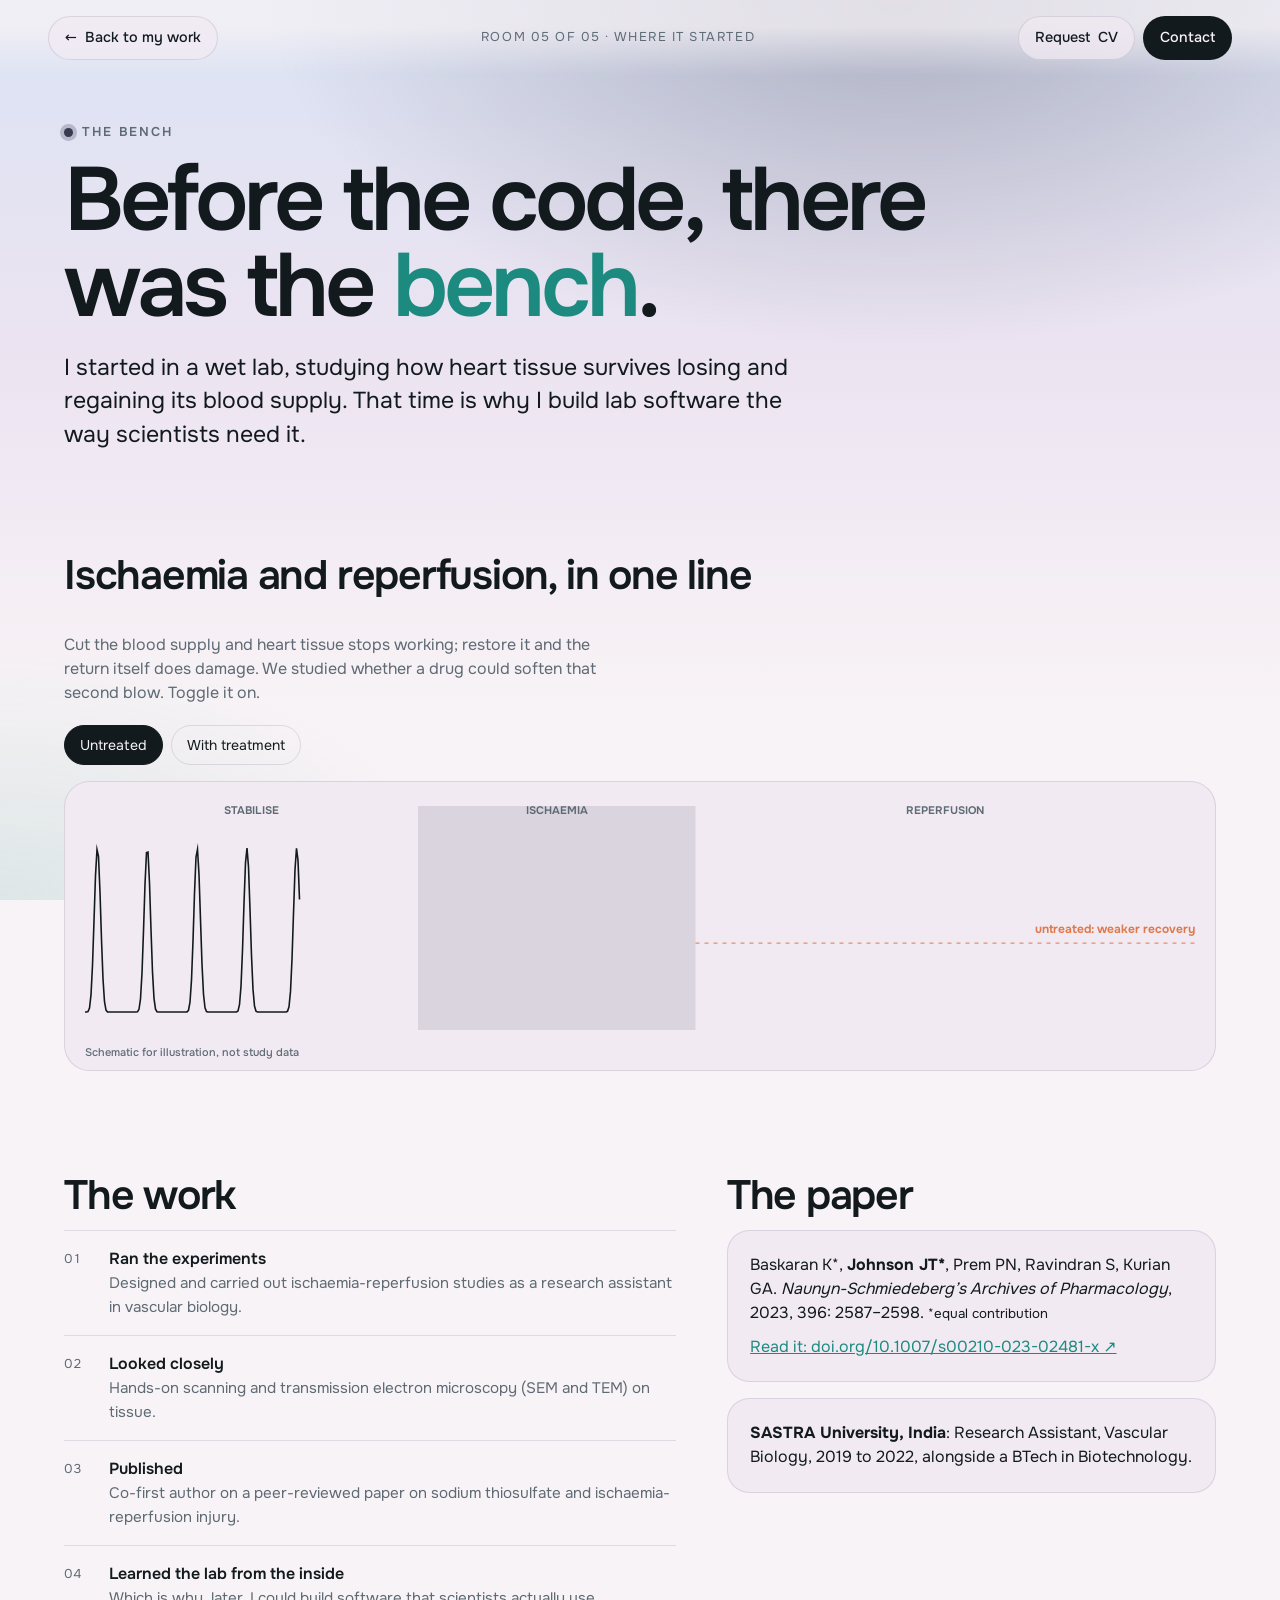
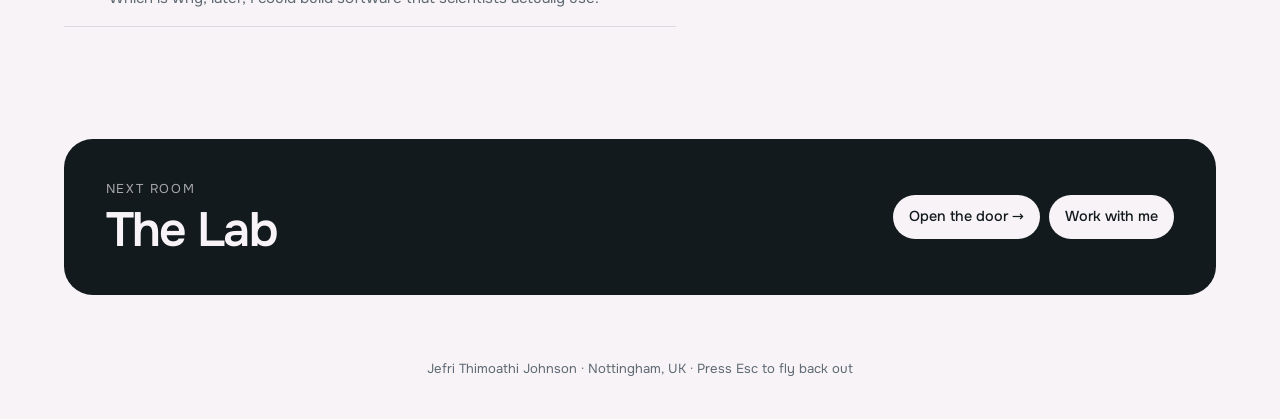
==== rooms/bench.html @ c6e64c8c "done" ====
<!DOCTYPE html>
<html lang="en">
<head>
<meta charset="UTF-8">
<meta name="viewport" content="width=device-width, initial-scale=1">
<title>The Bench — Jefri Thimoathi Johnson</title>
<meta name="description" content="The Bench: part of Jefri Thimoathi Johnson's portfolio.">
<link rel="icon" href="../favicon.ico">
<link rel="preload" href="../fonts/onest-latin.woff2" as="font" type="font/woff2" crossorigin>
<link rel="stylesheet" href="room.css">
<script>try{if(localStorage.getItem('jtj-mode')==='dark')document.documentElement.dataset.mode='dark'}catch(e){}</script>
<style>:root{--door:#3a3950}</style>
</head>
<body>
<div class="glow" aria-hidden="true"></div>
<header class="bar">
  <a class="chip" href="../index.html#works" data-go="close">← <span class="long">Back to my work</span><span class="sr-only">Back</span></a>
  <p class="bar__mid">Room 05 of 05 · Where it started</p>
  <div class="bar__r"><a class="chip" href="../index.html#contact" data-go="cv"><span class="long">Request</span>CV</a><a class="chip chip--solid" href="../index.html#contact" data-go="contact">Contact</a></div>
</header>
<main id="main">
  <p class="eyebrow rv"><i></i>The Bench</p>
  <h1 class="rv">Before the code, there was the <em>bench</em>.</h1>
  <p class="lead rv">I started in a wet lab, studying how heart tissue survives losing and regaining its blood supply. That time is why I build lab software the way scientists need it.</p>
  <section class="sec rv">
    <div class="sec__head"><div><h2>Ischaemia and reperfusion, in one line</h2></div><p>Cut the blood supply and heart tissue stops working; restore it and the return itself does damage. We studied whether a drug could soften that second blow. Toggle it on.</p></div>
    <div class="tabs" id="tabs-bench" role="group" aria-label="Treatment"><button class="tab" data-k="no" aria-pressed="true">Untreated</button><button class="tab" data-k="yes" aria-pressed="false">With treatment</button></div>
    <div class="stage stage--short"><canvas id="viz-bench" role="img" aria-label="Schematic trace of heart function: steady, falling during ischaemia, and recovering during reperfusion, more strongly with treatment"></canvas></div>
  </section>
  <section class="sec two">
    <div class="rv"><h2>The work</h2><ol class="list"><li data-n="01"><div><strong>Ran the experiments</strong><span>Designed and carried out ischaemia-reperfusion studies as a research assistant in vascular biology.</span></div></li><li data-n="02"><div><strong>Looked closely</strong><span>Hands-on scanning and transmission electron microscopy (SEM and TEM) on tissue.</span></div></li><li data-n="03"><div><strong>Published</strong><span>Co-first author on a peer-reviewed paper on sodium thiosulfate and ischaemia-reperfusion injury.</span></div></li><li data-n="04"><div><strong>Learned the lab from the inside</strong><span>Which is why, later, I could build software that scientists actually use.</span></div></li></ol></div>
    <div class="rv"><h2>The paper</h2><div class="card"><p>Baskaran K*, <strong>Johnson JT*</strong>, Prem PN, Ravindran S, Kurian GA. <em>Naunyn-Schmiedeberg’s Archives of Pharmacology</em>, 2023, 396: 2587–2598. <small>*equal contribution</small></p>
      <p><a href="https://doi.org/10.1007/s00210-023-02481-x" target="_blank" rel="noopener">Read it: doi.org/10.1007/s00210-023-02481-x ↗</a></p></div>
      <div class="card" style="margin-top:1rem"><p><strong>SASTRA University, India</strong>: Research Assistant, Vascular Biology, 2019 to 2022, alongside a BTech in Biotechnology.</p></div></div>
  </section>

  <div class="next rv">
    <div><small>Next room</small><strong>The Lab</strong></div>
    <div class="next__btns"><a class="chip" href="lab.html" data-go="door:0">Open the door →</a><a class="chip" href="../index.html#contact" data-go="contact">Work with me</a></div>
  </div>
</main>
<footer>Jefri Thimoathi Johnson · Nottingham, UK · Press Esc to fly back out</footer>
<script src="room.js"></script>
</body>
</html>
---- rooms/room.css ----
@font-face{font-family:'Onest';src:url(../fonts/onest-latin.woff2) format('woff2');font-weight:100 900;font-display:swap;unicode-range:U+0000-00FF,U+0131,U+0152-0153,U+02BB-02BC,U+02C6,U+02DA,U+02DC,U+2000-206F,U+2074,U+20AC,U+2122,U+2191,U+2193,U+2212,U+2215,U+FEFF,U+FFFD}
@font-face{font-family:'Onest';src:url(../fonts/onest-latin-ext.woff2) format('woff2');font-weight:100 900;font-display:swap;unicode-range:U+0100-02AF,U+0304,U+0308,U+0329,U+1E00-1E9F,U+1EF2-1EFF,U+2020,U+20A0-20AB,U+20AD-20C0,U+2113,U+2C60-2C7F,U+A720-A7FF}
:root{--bg:#F8F3F6;--ink:#121A1E;--mut:#5E6A74;--line:rgba(46,32,80,.12);--panel:#F1EAF2;--acc:#1d8a80;--acc2:#e0784a;--hi:#fff1e6;
  --font:'Onest',ui-sans-serif,system-ui,-apple-system,'Segoe UI',sans-serif;color-scheme:light}
[data-mode="dark"]{--bg:#050505;--ink:#E9E6F5;--mut:#9A97B0;--line:rgba(233,230,245,.12);--panel:#11111f;--acc:#a68cf0;--acc2:#f2a57a;--hi:#1a1433;color-scheme:dark}
*{box-sizing:border-box;margin:0;padding:0}
html{background:var(--bg);-webkit-font-smoothing:antialiased;scroll-behavior:smooth}
body{font-family:var(--font);color:var(--ink);background:var(--bg);line-height:1.5;min-height:100vh;overflow-x:hidden}
button{font:inherit;color:inherit;background:none;border:0;cursor:pointer}
a{color:inherit}
.sr-only{position:absolute;width:1px;height:1px;overflow:hidden;clip:rect(0 0 0 0);white-space:nowrap}
:focus-visible{outline:2px solid var(--acc);outline-offset:3px;border-radius:6px}

/* the room's own light, in the colour of its door */
.glow{position:fixed;inset:0;pointer-events:none;z-index:0;opacity:.0;transition:opacity 1.2s ease;
  background:radial-gradient(70% 55% at 70% 0%,color-mix(in srgb,var(--door) 30%,transparent),transparent 70%),
             radial-gradient(50% 40% at 0% 100%,color-mix(in srgb,var(--acc) 12%,transparent),transparent 70%)}
body.in .glow{opacity:1}

.bar{position:fixed;top:0;left:0;right:0;z-index:5;display:flex;align-items:center;justify-content:space-between;gap:1rem;padding:1rem clamp(1rem,4vw,3rem);
  background:linear-gradient(var(--bg) 40%,transparent)}
.chip{display:inline-flex;align-items:center;gap:.5rem;min-height:44px;padding:.55rem 1rem;border-radius:999px;border:1px solid var(--line);background:color-mix(in srgb,var(--panel) 70%,transparent);
  backdrop-filter:blur(10px);-webkit-backdrop-filter:blur(10px);font-size:.9rem;font-weight:500;text-decoration:none;transition:transform .3s cubic-bezier(.16,1,.3,1),background .3s}
.chip:hover{transform:translateY(-2px);background:var(--panel)}
.chip--solid{background:var(--ink);color:var(--bg);border-color:transparent}
.chip--solid:hover{background:var(--ink)}
.chip span.long{white-space:pre}
.bar__mid{font-size:.8rem;letter-spacing:.12em;text-transform:uppercase;color:var(--mut);text-align:center}
.bar__r{display:flex;gap:.5rem}
@media (max-width:640px){.chip span.long{white-space:pre}
.bar__mid{display:none}.chip span.long{display:none}}

main{position:relative;z-index:1;max-width:78rem;margin:0 auto;padding:7.5rem clamp(1.1rem,4vw,3rem) 4rem}
.rv{opacity:0;transform:translateY(22px);transition:opacity .9s cubic-bezier(.16,1,.3,1),transform 1s cubic-bezier(.16,1,.3,1)}
body.in .rv.on{opacity:1;transform:none}
body.static .rv{opacity:1;transform:none;transition:none}

.eyebrow{display:inline-flex;align-items:center;gap:.6rem;font-size:.8rem;letter-spacing:.14em;text-transform:uppercase;color:var(--mut);font-weight:600}
.eyebrow i{width:.55rem;height:.55rem;border-radius:50%;background:var(--door);box-shadow:0 0 0 4px color-mix(in srgb,var(--door) 25%,transparent)}
h1{font-size:clamp(2.6rem,7vw,5.6rem);max-width:16ch;line-height:.95;letter-spacing:-.045em;font-weight:600;margin:.9rem 0 1.4rem}
h1 em{font-style:normal;color:var(--acc)}
.lead{font-size:clamp(1.1rem,1.8vw,1.45rem);line-height:1.45;max-width:46rem;color:var(--ink);opacity:.86}
h2{font-size:clamp(1.6rem,3.2vw,2.6rem);letter-spacing:-.03em;line-height:1.05;font-weight:600;margin-bottom:.8rem}
.sec{margin-top:clamp(3.5rem,8vw,6.5rem)}
.sec__head{display:flex;justify-content:space-between;align-items:end;gap:1.5rem;flex-wrap:wrap;margin-bottom:1.25rem}
.sec__head p{max-width:34rem;color:var(--mut)}

.stage{position:relative;border-radius:1.6rem;border:1px solid var(--line);background:var(--panel);overflow:hidden}
.stage canvas{display:block;width:100%;height:clamp(22rem,52vh,34rem);touch-action:pan-y}
.stage--short canvas{height:clamp(15rem,32vh,20rem)}
.stage__cap{display:flex;gap:1rem;align-items:flex-start;justify-content:space-between;flex-wrap:wrap;padding:1rem 1.25rem 1.2rem;border-top:1px solid var(--line)}
.stage__cap p{max-width:44rem;min-height:3em}
.stage__cap b{display:block;font-size:.78rem;letter-spacing:.12em;text-transform:uppercase;color:var(--acc);margin-bottom:.2rem}
.tabs{display:flex;flex-wrap:wrap;gap:.45rem;margin-bottom:1rem}
.tab{min-height:40px;padding:.45rem .95rem;border-radius:999px;border:1px solid var(--line);font-size:.88rem;transition:background .25s,color .25s,border-color .25s}
.tab[aria-pressed="true"]{background:var(--ink);color:var(--bg);border-color:var(--ink)}
.tab:hover{border-color:var(--acc)}
.note{font-size:.82rem;color:var(--mut);margin-top:.7rem}

.facts{display:grid;grid-template-columns:repeat(4,1fr);gap:1px;background:var(--line);border:1px solid var(--line);border-radius:1.4rem;overflow:hidden}
.fact{background:var(--bg);padding:1.4rem 1.3rem 1.5rem}
.fact b{display:block;font-size:clamp(2rem,4.2vw,3.4rem);font-weight:600;letter-spacing:-.04em;line-height:1}
.fact b small{font-size:.45em;letter-spacing:0;color:var(--mut);margin-left:.15em}
.fact span{display:block;margin-top:.55rem;color:var(--mut);font-size:.92rem;line-height:1.35}
@media (max-width:820px){.facts{grid-template-columns:repeat(2,1fr)}}

.two{display:grid;grid-template-columns:1.25fr 1fr;gap:clamp(1.5rem,4vw,4rem)}
@media (max-width:820px){.two{grid-template-columns:1fr}}
.list{list-style:none;border-top:1px solid var(--line)}
.list li{display:grid;grid-template-columns:2.2rem 1fr;gap:.6rem;padding:1rem 0;border-bottom:1px solid var(--line)}
.list li::before{content:attr(data-n);font-size:.8rem;color:var(--mut);padding-top:.2rem;font-variant-numeric:tabular-nums}
.list strong{display:block;font-weight:600}
.list span{color:var(--mut);font-size:.95rem}
.tags{display:flex;flex-wrap:wrap;gap:.45rem}
.tags li{list-style:none;padding:.4rem .8rem;border-radius:999px;background:var(--panel);border:1px solid var(--line);font-size:.88rem}
.card{border:1px solid var(--line);border-radius:1.4rem;padding:1.4rem;background:var(--panel)}
.card p+p{margin-top:.6rem}
.card a{color:var(--acc)}

.img{border-radius:1.4rem;overflow:hidden;border:1px solid var(--line);position:relative;background:#000}
.img img{display:block;width:100%;height:auto}
.img .scan{position:absolute;top:0;bottom:0;width:18%;background:linear-gradient(90deg,transparent,rgba(64,190,176,.28),transparent);mix-blend-mode:screen;animation:scan 3.8s cubic-bezier(.5,0,.5,1) infinite}
@keyframes scan{from{left:-20%}to{left:102%}}
.meters{display:grid;gap:1rem;margin-top:1.2rem}
.meter{display:grid;grid-template-columns:1fr auto;gap:.35rem .8rem;align-items:baseline}
.meter i{grid-column:1/-1;height:.5rem;border-radius:99px;background:var(--line);overflow:hidden;display:block}
.meter i::after{content:"";display:block;height:100%;width:var(--v);border-radius:inherit;background:linear-gradient(90deg,var(--door),var(--acc));transform-origin:left;transform:scaleX(0);transition:transform 1.4s cubic-bezier(.16,1,.3,1) .2s}
.rv.on .meter i::after,body.static .meter i::after{transform:none}
.meter b{font-variant-numeric:tabular-nums}

.next{display:grid;grid-template-columns:1fr auto;align-items:center;gap:1.5rem;margin-top:clamp(4rem,9vw,7rem);padding:clamp(1.5rem,4vw,2.6rem);border-radius:1.8rem;
  background:var(--ink);color:var(--bg)}
.next small{display:block;font-size:.8rem;letter-spacing:.14em;text-transform:uppercase;opacity:.65;margin-bottom:.4rem}
.next strong{font-size:clamp(1.6rem,4vw,3rem);letter-spacing:-.035em;font-weight:600;line-height:1}
.next .chip{background:var(--bg);color:var(--ink);border:0}
.next__btns{display:flex;gap:.6rem;flex-wrap:wrap;justify-content:flex-end}
@media (max-width:640px){.next{grid-template-columns:1fr}.next__btns{justify-content:flex-start}}
footer{position:relative;z-index:1;text-align:center;color:var(--mut);font-size:.82rem;padding:0 1rem 2.5rem}
@media (prefers-reduced-motion:reduce){.img .scan{animation:none;display:none}.rv{transition:none}}

/* hero with a figure beside it */
.hero2{display:grid;grid-template-columns:minmax(0,1fr) minmax(0,1.05fr);gap:clamp(1.5rem,4vw,4rem);align-items:center}
.hero2 h1{font-size:clamp(2.6rem,5.6vw,4.9rem)}
@media (max-width:900px){.hero2{grid-template-columns:1fr}}
.hero2__fig canvas{display:block;width:100%;height:clamp(260px,32vw,420px)}
.hero2__fig .tabs{margin:.4rem 0 .2rem}
.hero2__say{min-height:3em;font-size:.95rem;color:var(--mut);max-width:40rem;margin-top:.4rem}
/* the lab, behind its sliding doors */
.labroom{position:relative;aspect-ratio:1200/560;border-radius:1.4rem;overflow:hidden;border:1px solid var(--line);background:#dfe7e4}
.labroom__art{position:absolute;inset:0;width:100%;height:100%;transform:scale(1.12);transition:transform 1.6s cubic-bezier(.2,.7,.2,1)}
.labroom.open .labroom__art{transform:none}
.ldoor{position:absolute;top:0;bottom:0;width:50%;background:#aebcb7;border:3px solid #11211e;display:flex;align-items:center;z-index:3;transition:transform 1.25s cubic-bezier(.6,0,.2,1)}
.ldoor.l{left:0;justify-content:flex-end}.ldoor.r{right:0;justify-content:flex-start}
.ldoor::before{content:"";position:absolute;top:16%;width:20%;aspect-ratio:1;border-radius:50%;border:3px solid #11211e;background:#e9f1ee}
.ldoor.l::before{right:20%}.ldoor.r::before{left:20%}
.ldoor span{font-weight:700;font-size:clamp(14px,1.8vw,26px);padding:0 12px;color:#11211e;letter-spacing:.05em;text-transform:uppercase}
.labroom.open .ldoor.l{transform:translateX(-101%)}.labroom.open .ldoor.r{transform:translateX(101%)}
.spot{position:absolute;z-index:2;transform:translate(-50%,-50%);width:clamp(28px,3vw,40px);height:clamp(28px,3vw,40px);border-radius:50%;border:2px solid #0a726d;background:#fff;color:#11211e;font-size:.85rem;font-weight:600;cursor:pointer;box-shadow:0 0 0 5px rgba(10,114,109,.2);animation:ping 2.4s ease-in-out infinite}
.spot:hover{background:#0a726d;color:#fff}
@keyframes ping{50%{box-shadow:0 0 0 11px rgba(10,114,109,.06)}}
@media (prefers-reduced-motion:reduce){.labroom__art,.ldoor{transition:none}.spot{animation:none}}

/* First light: a sunrise wash at the top of each room, day mode only */
html:not([data-mode="dark"]) body{background:linear-gradient(180deg,#dbe3f4 0,#ece3f1 22rem,#F8F3F6 44rem)}
html:not([data-mode="dark"]) .bar{background:linear-gradient(rgba(248,243,246,.7) 35%,transparent)}
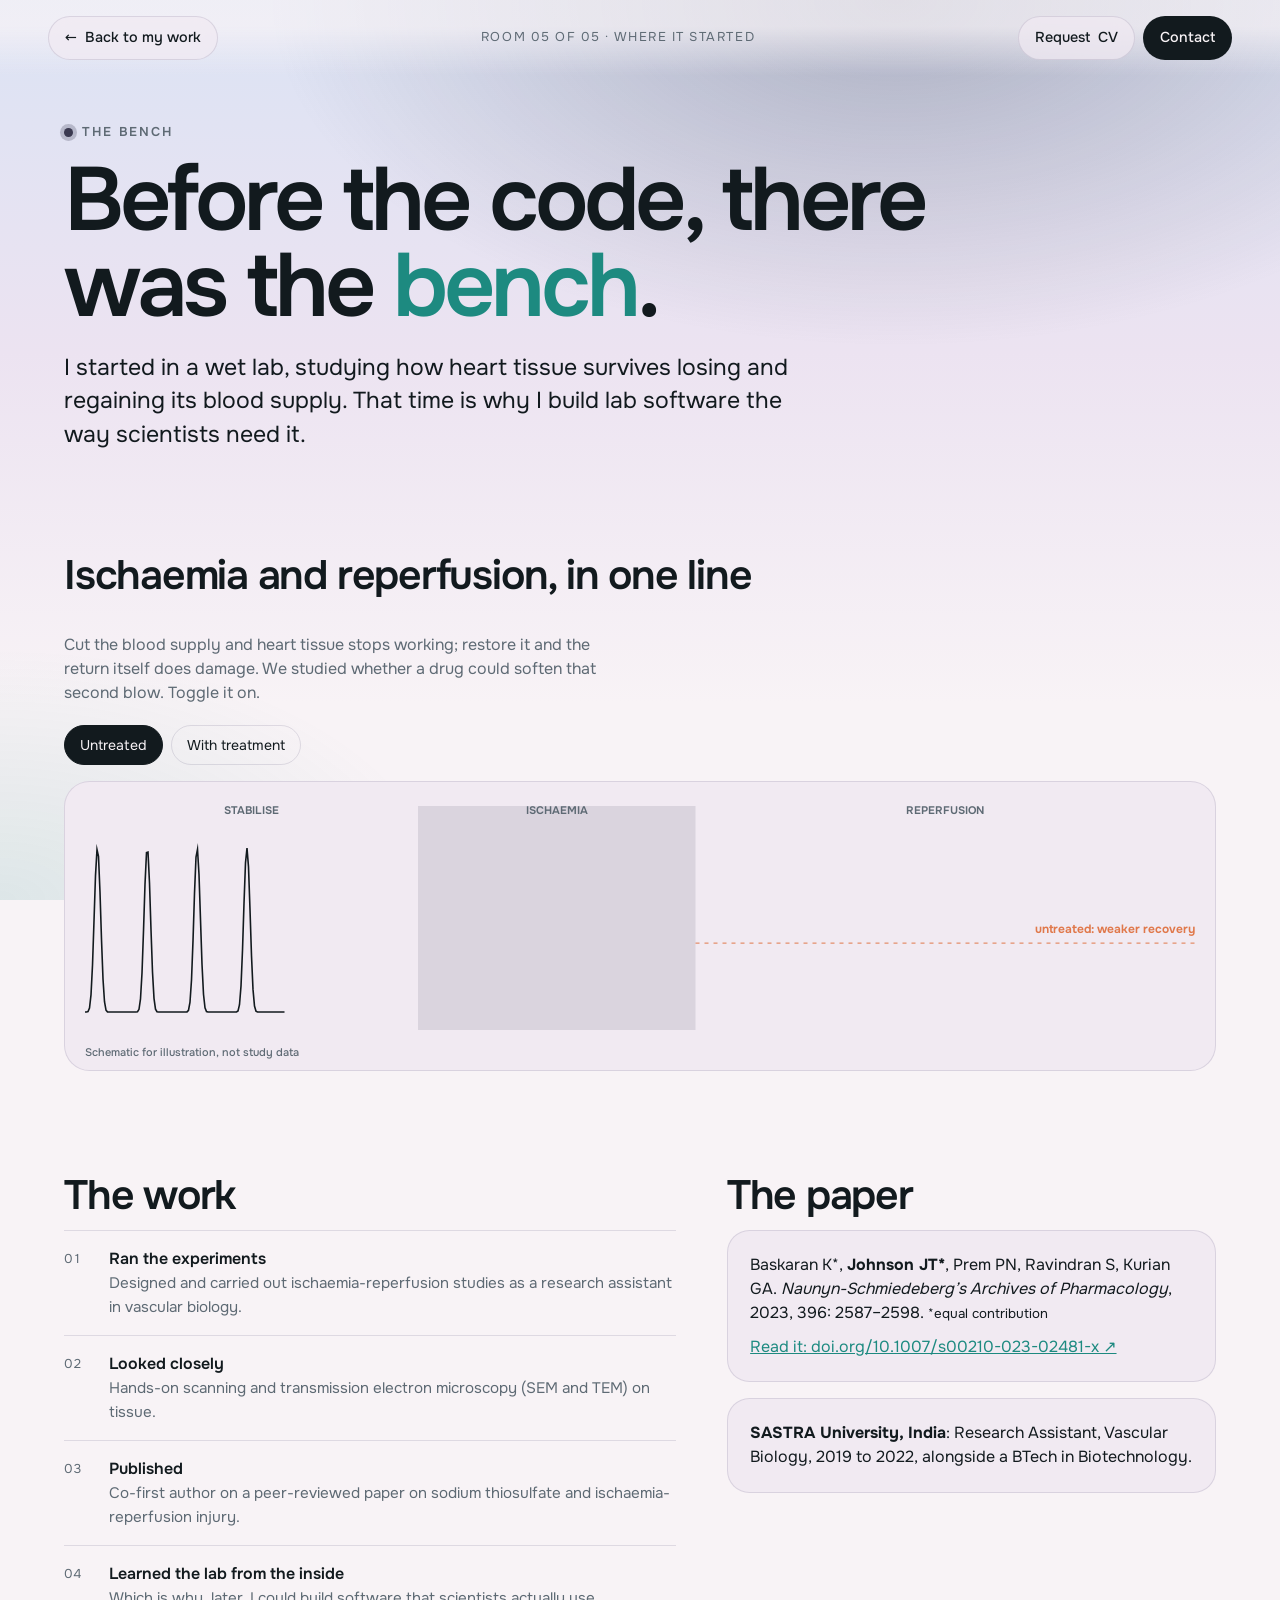
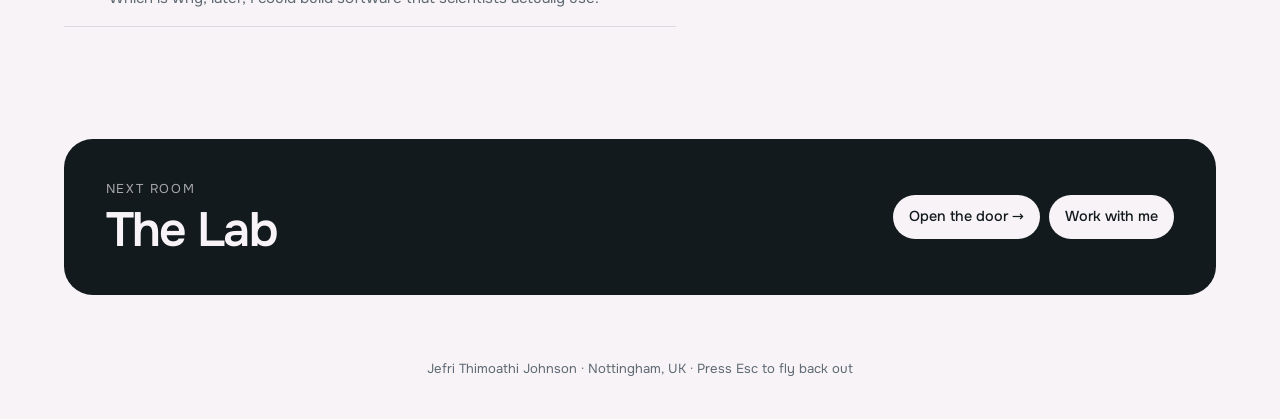
==== commit c3024390: "cal and edits" ====
--- a/rooms/bench.html
+++ b/rooms/bench.html
@@ -1,12 +1,11 @@
 <!DOCTYPE html>
-<html lang="en">
-<head>
+<html lang="en"><head>
 <meta charset="UTF-8">
 <meta name="viewport" content="width=device-width, initial-scale=1">
 <title>The Bench — Jefri Thimoathi Johnson</title>
 <meta name="description" content="The Bench: part of Jefri Thimoathi Johnson's portfolio.">
 <link rel="icon" href="../favicon.ico">
-<link rel="preload" href="../fonts/onest-latin.woff2" as="font" type="font/woff2" crossorigin>
+<link rel="preload" href="../fonts/onest-latin.woff2" as="font" type="font/woff2" crossorigin="">
 <link rel="stylesheet" href="room.css">
 <script>try{if(localStorage.getItem('jtj-mode')==='dark')document.documentElement.dataset.mode='dark'}catch(e){}</script>
 <style>:root{--door:#3a3950}</style>
@@ -40,6 +39,14 @@
   </div>
 </main>
 <footer>Jefri Thimoathi Johnson · Nottingham, UK · Press Esc to fly back out</footer>
+<script>
+// edit mode: open this page on your own computer with ?edit to change its text. Every element is numbered here,
+// before any script touches the page, so edits can be written back into this file.
+if (/[?&]edit\b/.test(location.search) && /^(localhost|127\.0\.0\.1|\[::1\]|)$/.test(location.hostname)){
+  window.__ed = [...document.body.querySelectorAll('*')];
+  window.__edT = __ed.map(e => [...e.childNodes].filter(n => n.nodeType === 3).map(n => n.data).join(''));
+  addEventListener('load', () => { const s = document.createElement('script'); s.type = 'module'; s.src = '../edit.js'; document.head.appendChild(s); });
+}
+</script>
 <script src="room.js"></script>
-</body>
-</html>
+</body></html>
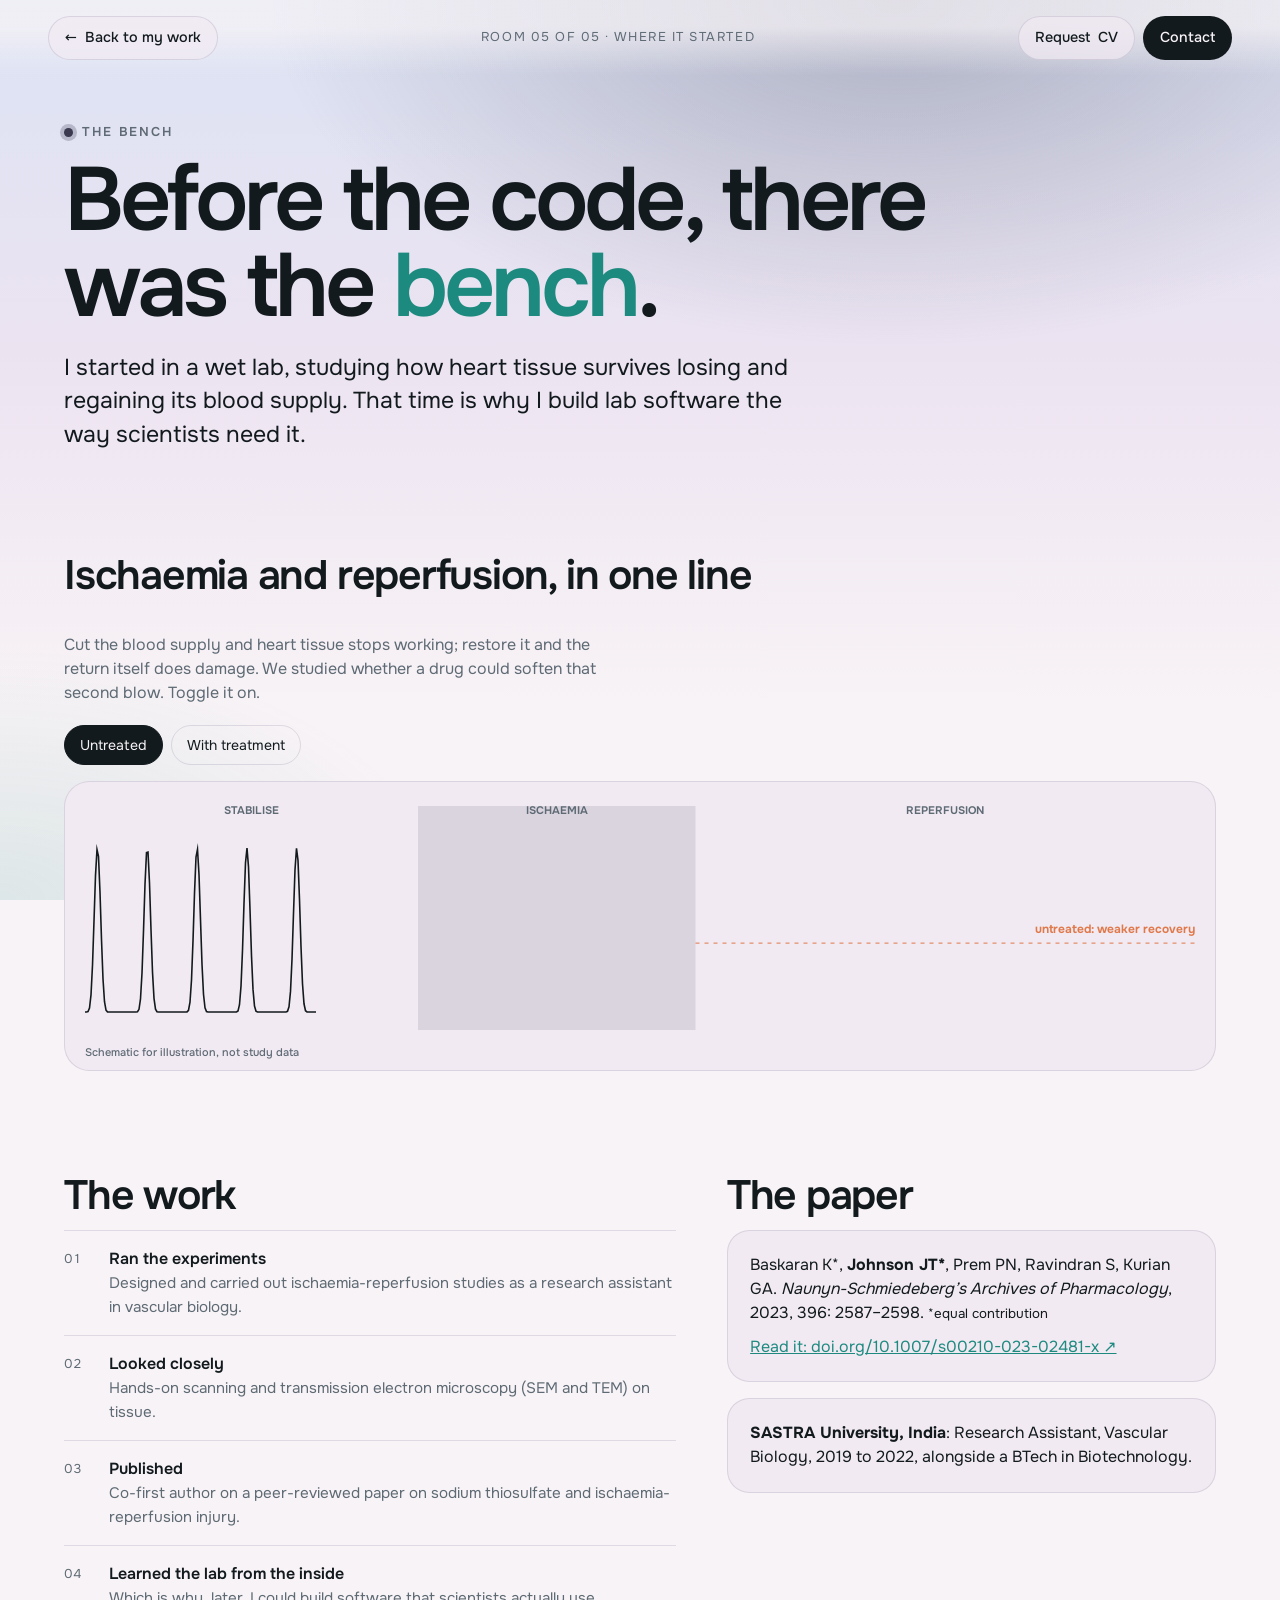
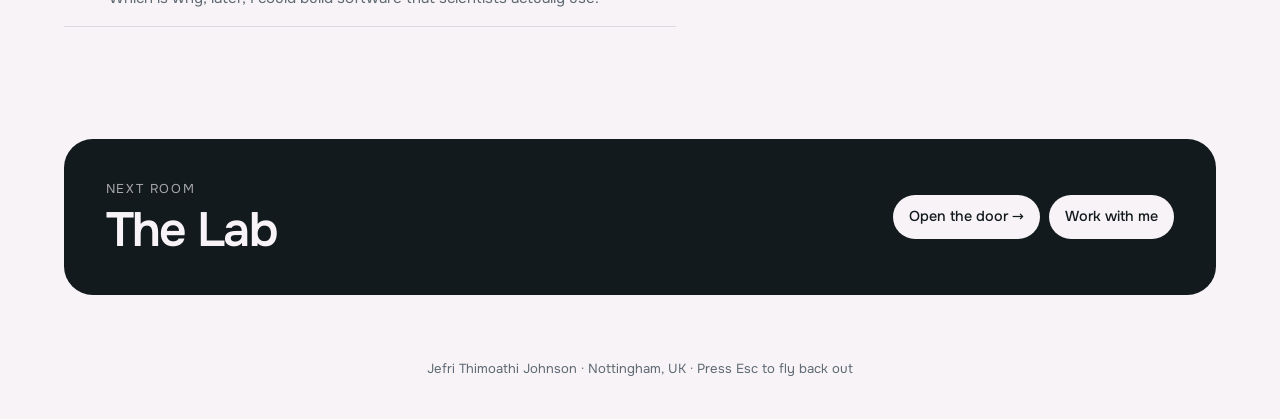
==== commit 053b7d8f: "2" ====
--- a/rooms/bench.html
+++ b/rooms/bench.html
@@ -45,7 +45,7 @@
 if (/[?&]edit\b/.test(location.search) && /^(localhost|127\.0\.0\.1|\[::1\]|)$/.test(location.hostname)){
   window.__ed = [...document.body.querySelectorAll('*')];
   window.__edT = __ed.map(e => [...e.childNodes].filter(n => n.nodeType === 3).map(n => n.data).join(''));
-  addEventListener('load', () => { const s = document.createElement('script'); s.type = 'module'; s.src = '../edit.js'; document.head.appendChild(s); });
+  addEventListener('load', () => { const s = document.createElement('script'); s.src = '../edit.js'; document.head.appendChild(s); });
 }
 </script>
 <script src="room.js"></script>
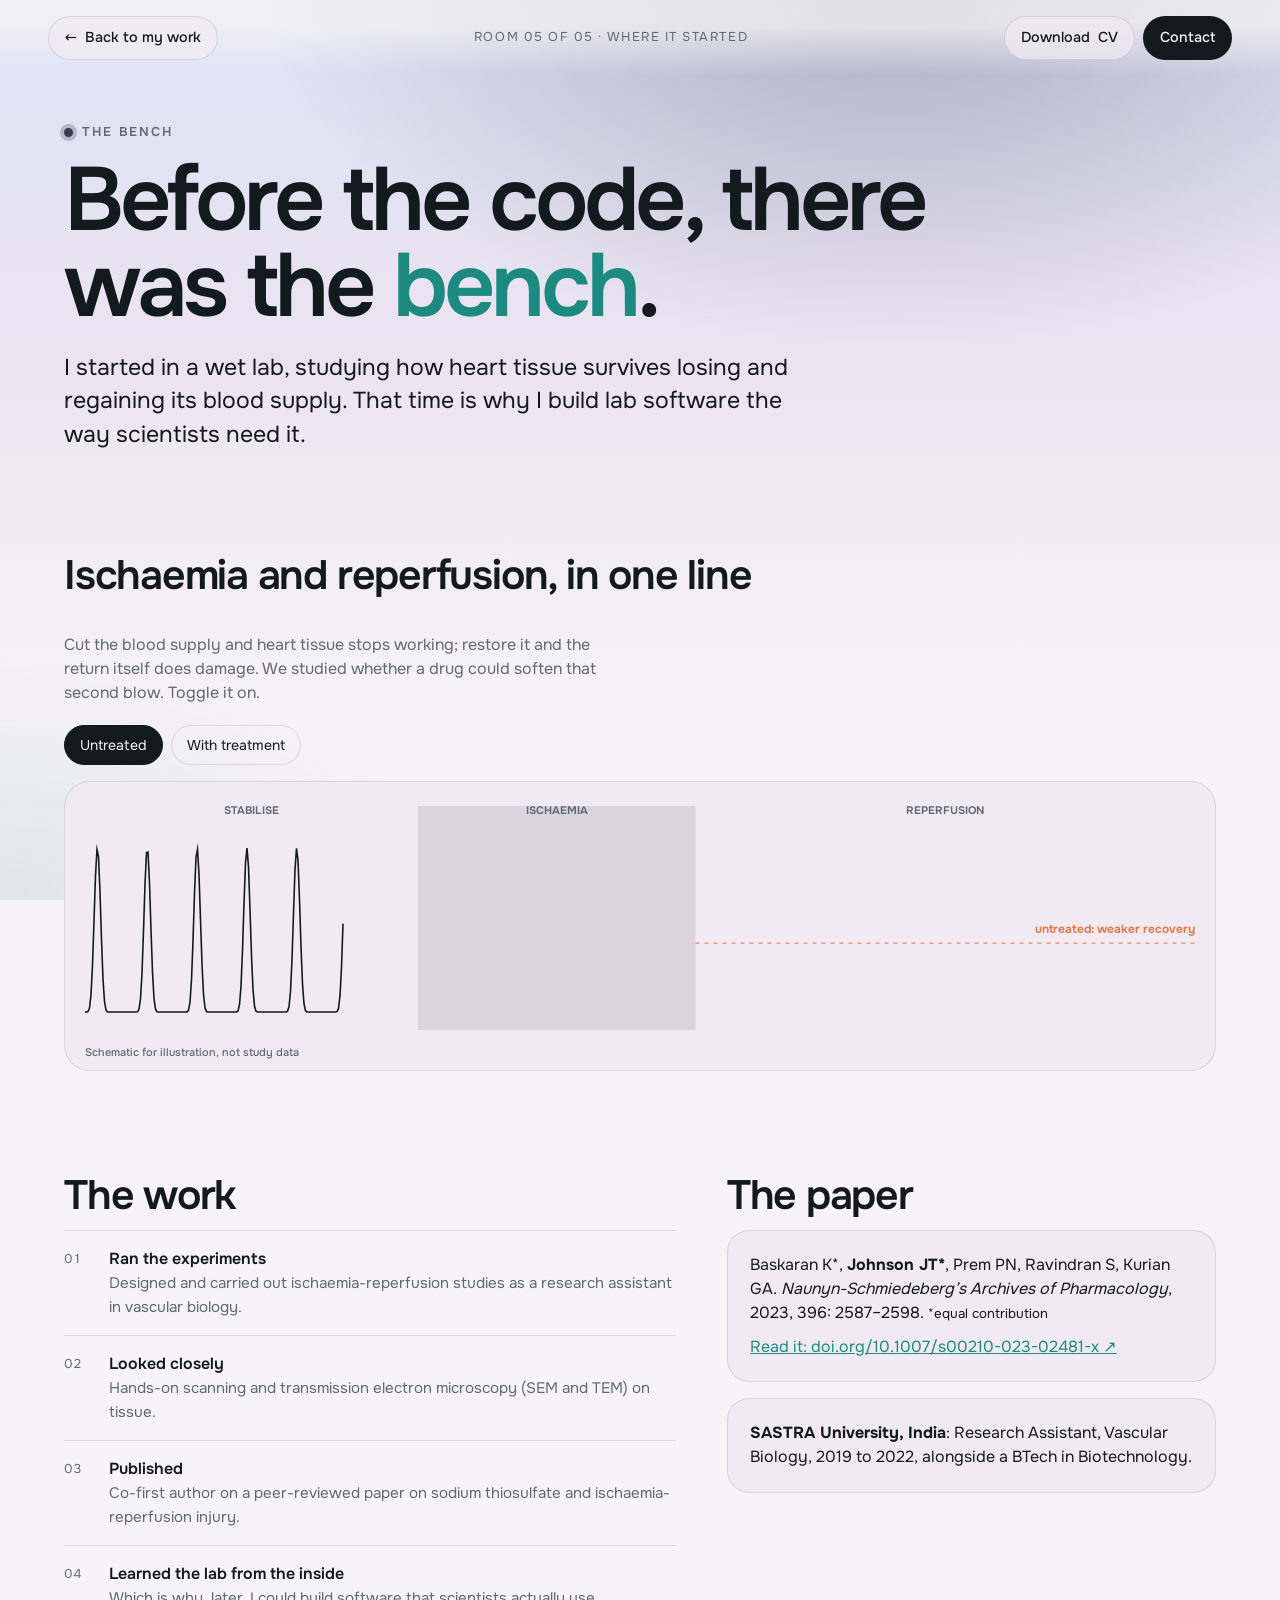
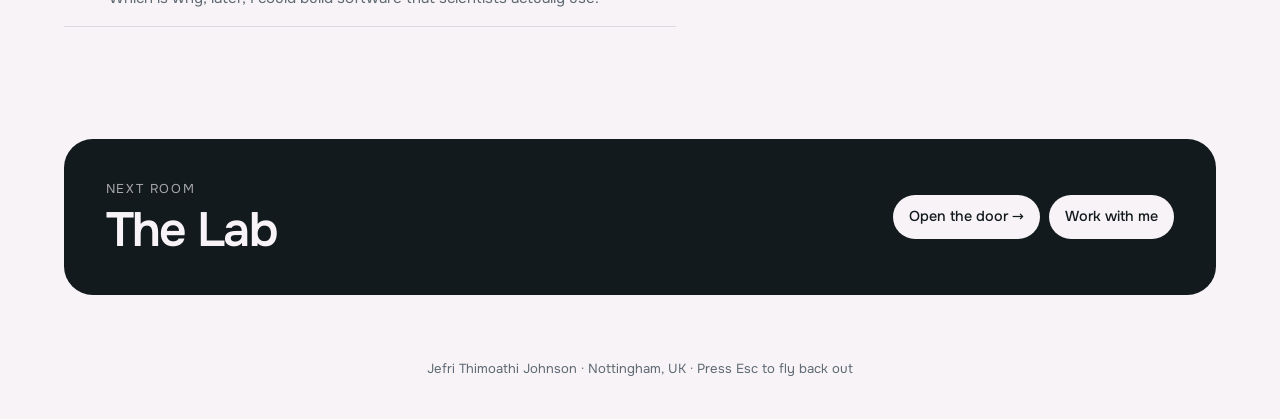
==== commit ba9fe6c9: "fine" ====
--- a/rooms/bench.html
+++ b/rooms/bench.html
@@ -15,7 +15,7 @@
 <header class="bar">
   <a class="chip" href="../index.html#works" data-go="close">← <span class="long">Back to my work</span><span class="sr-only">Back</span></a>
   <p class="bar__mid">Room 05 of 05 · Where it started</p>
-  <div class="bar__r"><a class="chip" href="../index.html#contact" data-go="cv"><span class="long">Request</span>CV</a><a class="chip chip--solid" href="../index.html#contact" data-go="contact">Contact</a></div>
+  <div class="bar__r"><a class="chip" href="../assets/Jefri-Thimoathi-Johnson-CV.pdf" download data-cvdl><span class="long">Download</span>CV</a><a class="chip chip--solid" href="../index.html#contact" data-go="contact">Contact</a></div>
 </header>
 <main id="main">
   <p class="eyebrow rv"><i></i>The Bench</p>
--- a/rooms/room.css
+++ b/rooms/room.css
@@ -60,6 +60,7 @@
 .facts{display:grid;grid-template-columns:repeat(4,1fr);gap:1px;background:var(--line);border:1px solid var(--line);border-radius:1.4rem;overflow:hidden}
 .fact{background:var(--bg);padding:1.4rem 1.3rem 1.5rem}
 .fact b{display:block;font-size:clamp(2rem,4.2vw,3.4rem);font-weight:600;letter-spacing:-.04em;line-height:1}
+.fact b.word{font-size:clamp(1.6rem,3vw,2.5rem);letter-spacing:-.03em}
 .fact b small{font-size:.45em;letter-spacing:0;color:var(--mut);margin-left:.15em}
 .fact span{display:block;margin-top:.55rem;color:var(--mut);font-size:.92rem;line-height:1.35}
 @media (max-width:820px){.facts{grid-template-columns:repeat(2,1fr)}}
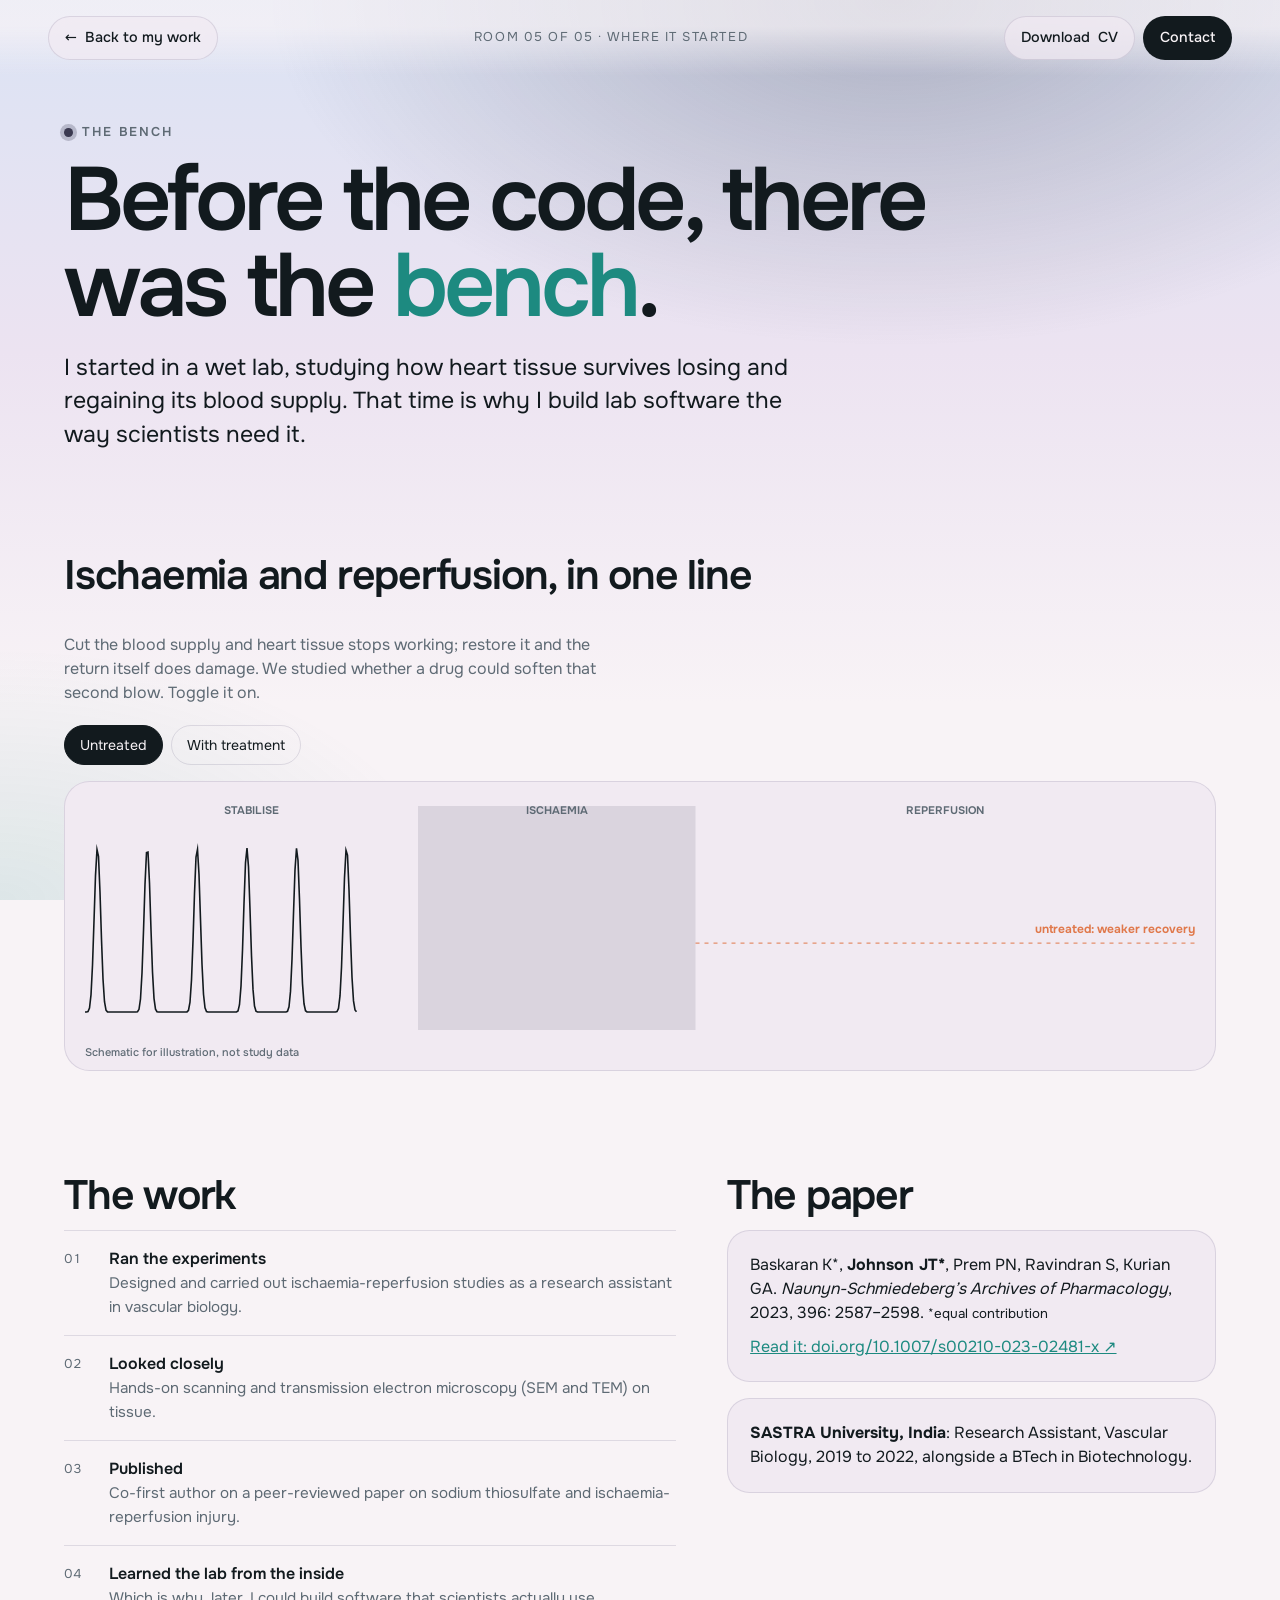
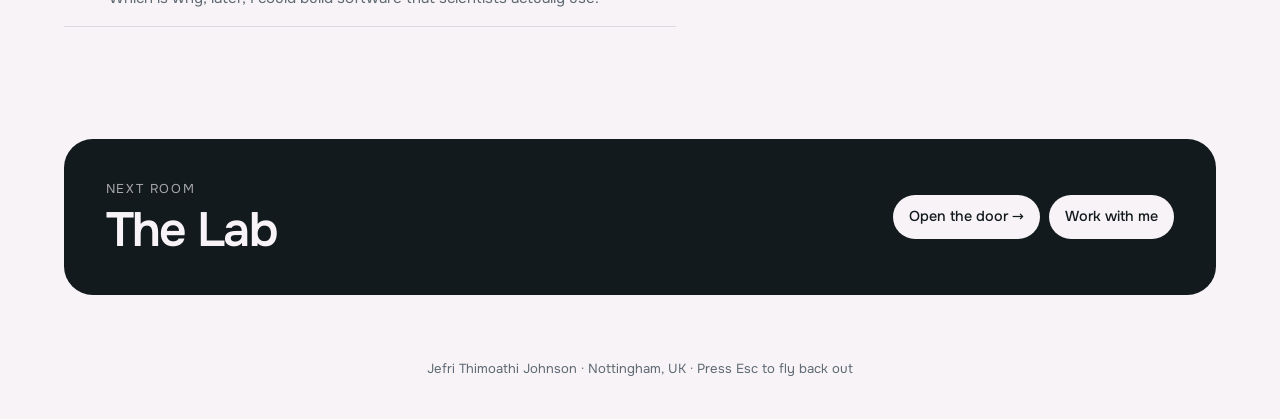
==== commit 72383a99: "New photo" ====
--- a/rooms/bench.html
+++ b/rooms/bench.html
@@ -3,7 +3,7 @@
 <meta charset="UTF-8">
 <meta name="viewport" content="width=device-width, initial-scale=1">
 <title>The Bench — Jefri Thimoathi Johnson</title>
-<meta name="description" content="The Bench: part of Jefri Thimoathi Johnson's portfolio.">
+<meta name="description" content="The Bench: vascular biology research, ischaemia-reperfusion experiments, SEM and TEM imaging, and a co-first-author paper in Naunyn-Schmiedeberg's Archives of Pharmacology.">
 <link rel="icon" href="../favicon.ico">
 <link rel="preload" href="../fonts/onest-latin.woff2" as="font" type="font/woff2" crossorigin="">
 <link rel="stylesheet" href="room.css">
@@ -38,7 +38,7 @@
     <div class="next__btns"><a class="chip" href="lab.html" data-go="door:0">Open the door →</a><a class="chip" href="../index.html#contact" data-go="contact">Work with me</a></div>
   </div>
 </main>
-<footer>Jefri Thimoathi Johnson · Nottingham, UK · Press Esc to fly back out</footer>
+<footer>Jefri Thimoathi Johnson · Nottingham, UK<span class="esc"> · Press Esc to fly back out</span></footer>
 <script>
 // edit mode: open this page on your own computer with ?edit to change its text. Every element is numbered here,
 // before any script touches the page, so edits can be written back into this file.
--- a/rooms/room.css
+++ b/rooms/room.css
@@ -19,6 +19,9 @@
 
 .bar{position:fixed;top:0;left:0;right:0;z-index:5;display:flex;align-items:center;justify-content:space-between;gap:1rem;padding:1rem clamp(1rem,4vw,3rem);
   background:linear-gradient(var(--bg) 40%,transparent)}
+/* phones: a solid bar, so text never slides under the buttons */
+@media (max-width:767.98px){.bar{padding-top:.6rem;padding-bottom:.6rem;background:color-mix(in srgb,var(--bg) 94%,transparent);border-bottom:1px solid var(--line)}}
+@media (hover:none){.esc{display:none}}
 .chip{display:inline-flex;align-items:center;gap:.5rem;min-height:44px;padding:.55rem 1rem;border-radius:999px;border:1px solid var(--line);background:color-mix(in srgb,var(--panel) 70%,transparent);
   backdrop-filter:blur(10px);-webkit-backdrop-filter:blur(10px);font-size:.9rem;font-weight:500;text-decoration:none;transition:transform .3s cubic-bezier(.16,1,.3,1),background .3s}
 .chip:hover{transform:translateY(-2px);background:var(--panel)}
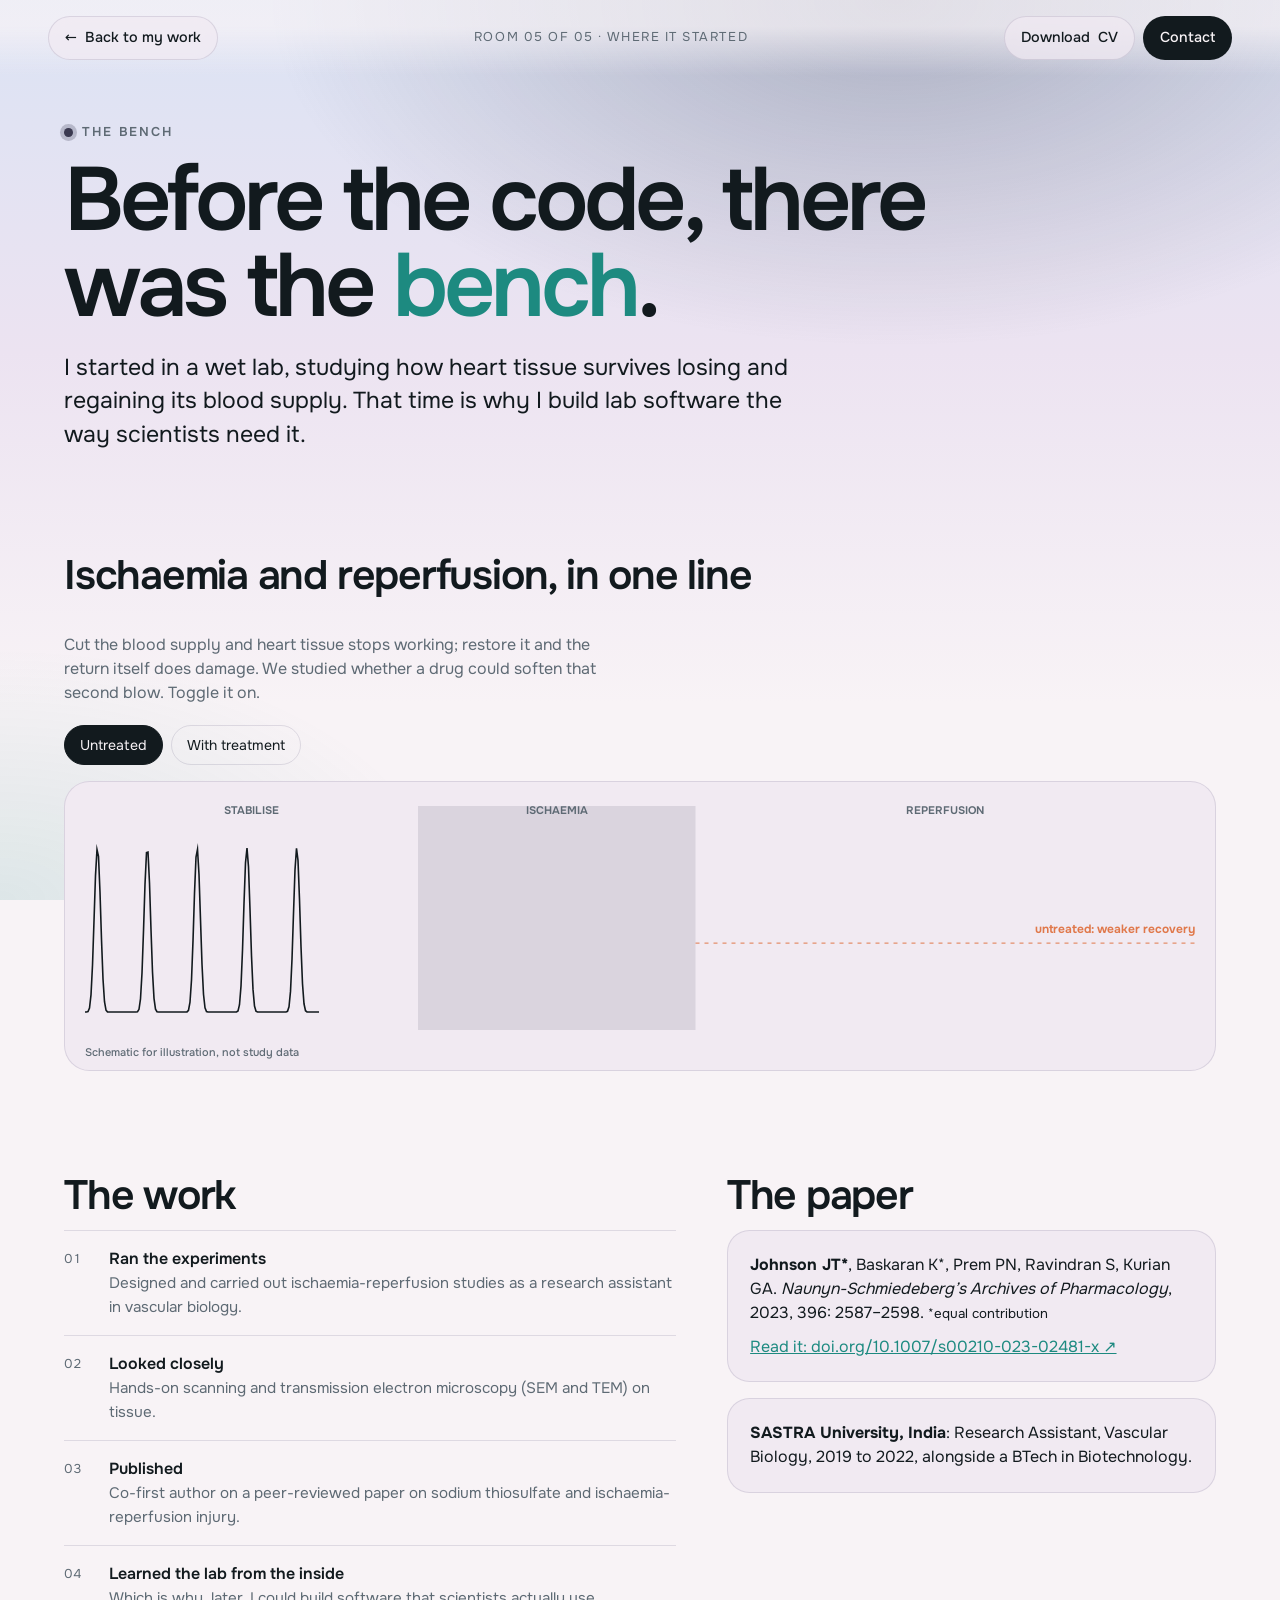
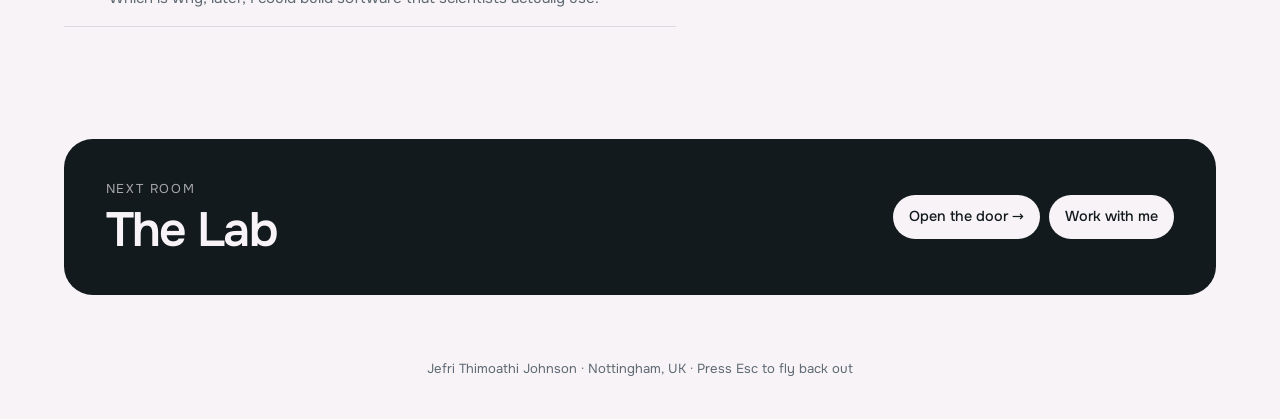
==== commit c92b860b: "paper" ====
--- a/rooms/bench.html
+++ b/rooms/bench.html
@@ -28,7 +28,7 @@
   </section>
   <section class="sec two">
     <div class="rv"><h2>The work</h2><ol class="list"><li data-n="01"><div><strong>Ran the experiments</strong><span>Designed and carried out ischaemia-reperfusion studies as a research assistant in vascular biology.</span></div></li><li data-n="02"><div><strong>Looked closely</strong><span>Hands-on scanning and transmission electron microscopy (SEM and TEM) on tissue.</span></div></li><li data-n="03"><div><strong>Published</strong><span>Co-first author on a peer-reviewed paper on sodium thiosulfate and ischaemia-reperfusion injury.</span></div></li><li data-n="04"><div><strong>Learned the lab from the inside</strong><span>Which is why, later, I could build software that scientists actually use.</span></div></li></ol></div>
-    <div class="rv"><h2>The paper</h2><div class="card"><p>Baskaran K*, <strong>Johnson JT*</strong>, Prem PN, Ravindran S, Kurian GA. <em>Naunyn-Schmiedeberg’s Archives of Pharmacology</em>, 2023, 396: 2587–2598. <small>*equal contribution</small></p>
+    <div class="rv"><h2>The paper</h2><div class="card"><p><strong>Johnson JT*</strong>, Baskaran K*, Prem PN, Ravindran S, Kurian GA. <em>Naunyn-Schmiedeberg’s Archives of Pharmacology</em>, 2023, 396: 2587–2598. <small>*equal contribution</small></p>
       <p><a href="https://doi.org/10.1007/s00210-023-02481-x" target="_blank" rel="noopener">Read it: doi.org/10.1007/s00210-023-02481-x ↗</a></p></div>
       <div class="card" style="margin-top:1rem"><p><strong>SASTRA University, India</strong>: Research Assistant, Vascular Biology, 2019 to 2022, alongside a BTech in Biotechnology.</p></div></div>
   </section>
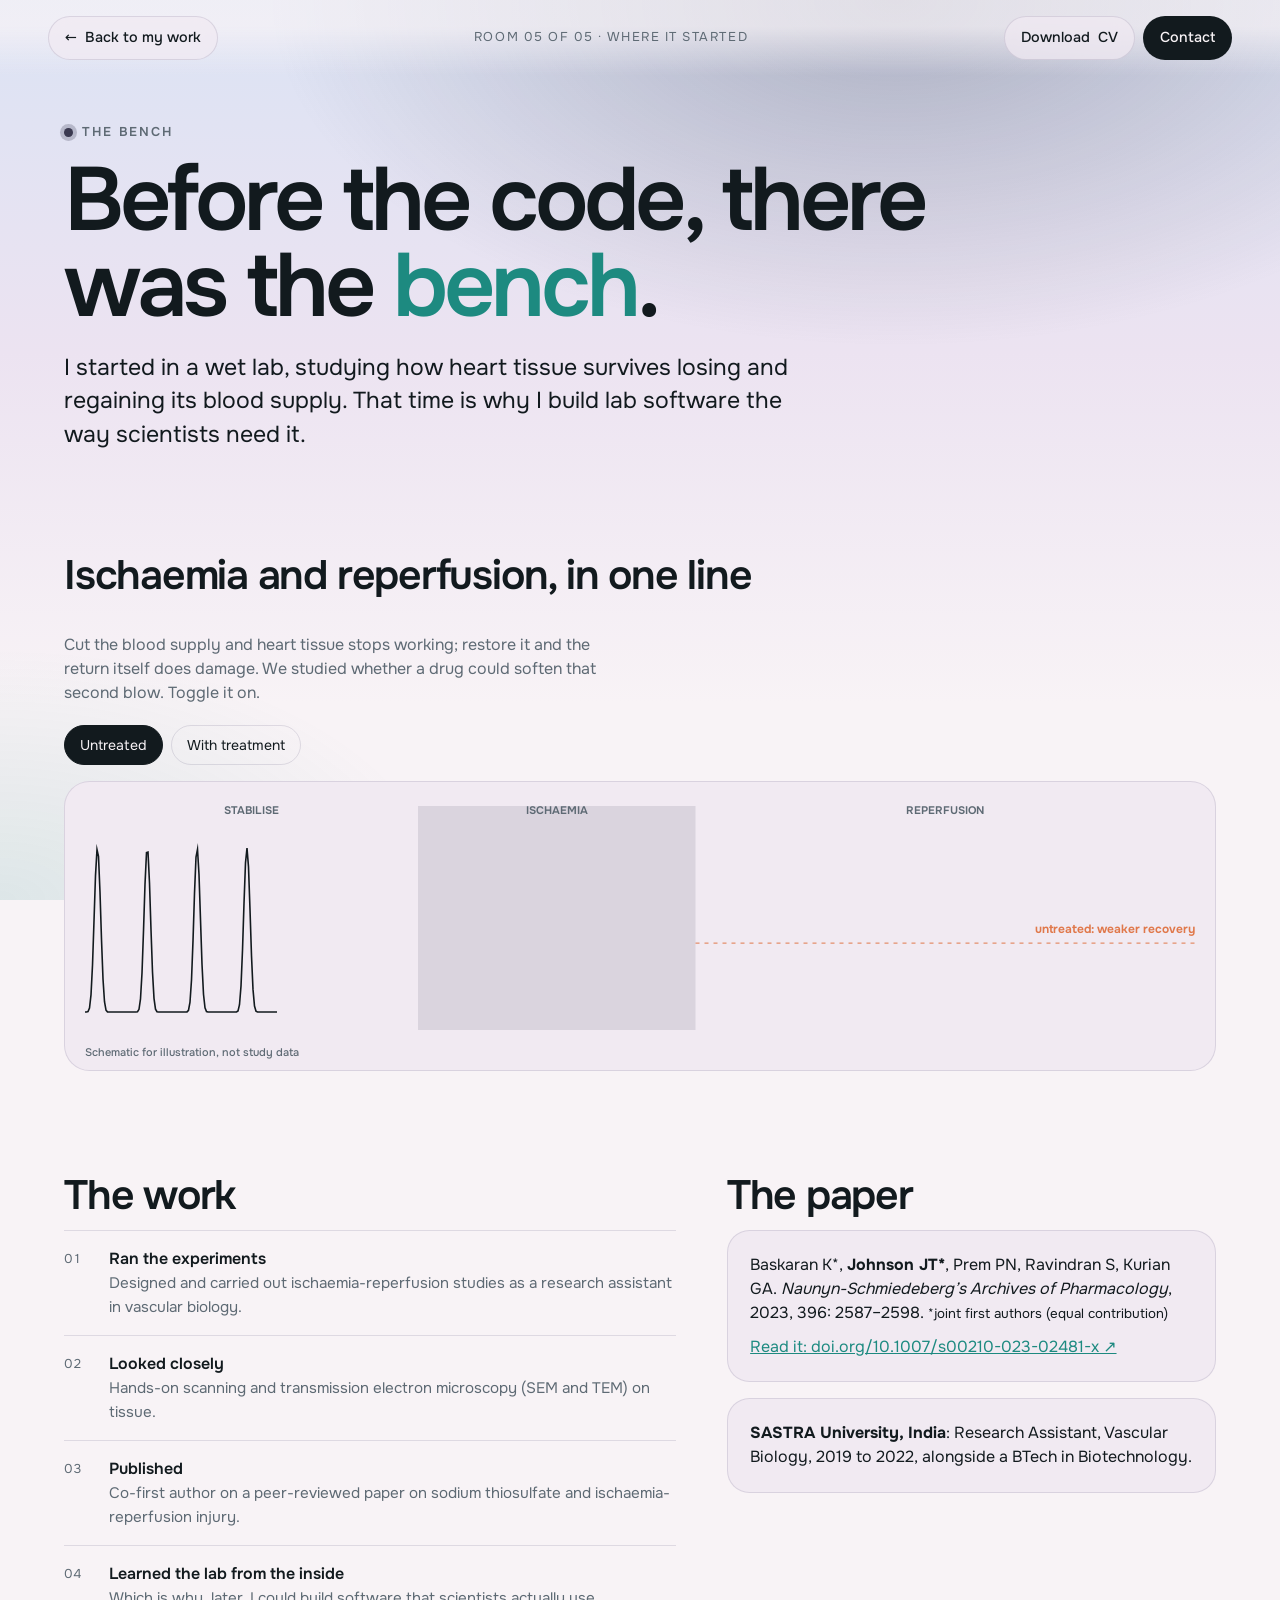
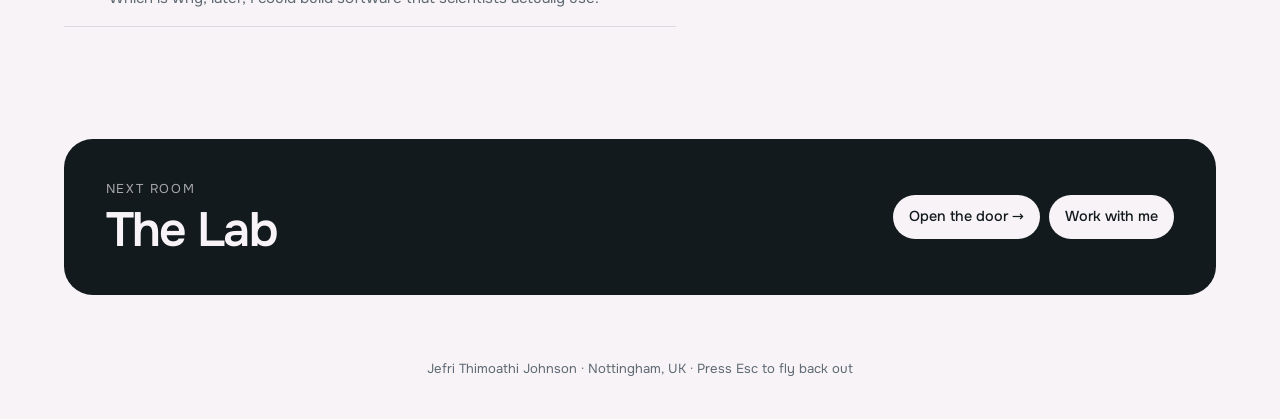
==== commit 5ac62218: "new" ====
--- a/rooms/bench.html
+++ b/rooms/bench.html
@@ -28,7 +28,7 @@
   </section>
   <section class="sec two">
     <div class="rv"><h2>The work</h2><ol class="list"><li data-n="01"><div><strong>Ran the experiments</strong><span>Designed and carried out ischaemia-reperfusion studies as a research assistant in vascular biology.</span></div></li><li data-n="02"><div><strong>Looked closely</strong><span>Hands-on scanning and transmission electron microscopy (SEM and TEM) on tissue.</span></div></li><li data-n="03"><div><strong>Published</strong><span>Co-first author on a peer-reviewed paper on sodium thiosulfate and ischaemia-reperfusion injury.</span></div></li><li data-n="04"><div><strong>Learned the lab from the inside</strong><span>Which is why, later, I could build software that scientists actually use.</span></div></li></ol></div>
-    <div class="rv"><h2>The paper</h2><div class="card"><p><strong>Johnson JT*</strong>, Baskaran K*, Prem PN, Ravindran S, Kurian GA. <em>Naunyn-Schmiedeberg’s Archives of Pharmacology</em>, 2023, 396: 2587–2598. <small>*equal contribution</small></p>
+    <div class="rv"><h2>The paper</h2><div class="card"><p>Baskaran K*, <strong>Johnson JT*</strong>, Prem PN, Ravindran S, Kurian GA. <em>Naunyn-Schmiedeberg’s Archives of Pharmacology</em>, 2023, 396: 2587–2598. <small>*joint first authors (equal contribution)</small></p>
       <p><a href="https://doi.org/10.1007/s00210-023-02481-x" target="_blank" rel="noopener">Read it: doi.org/10.1007/s00210-023-02481-x ↗</a></p></div>
       <div class="card" style="margin-top:1rem"><p><strong>SASTRA University, India</strong>: Research Assistant, Vascular Biology, 2019 to 2022, alongside a BTech in Biotechnology.</p></div></div>
   </section>
